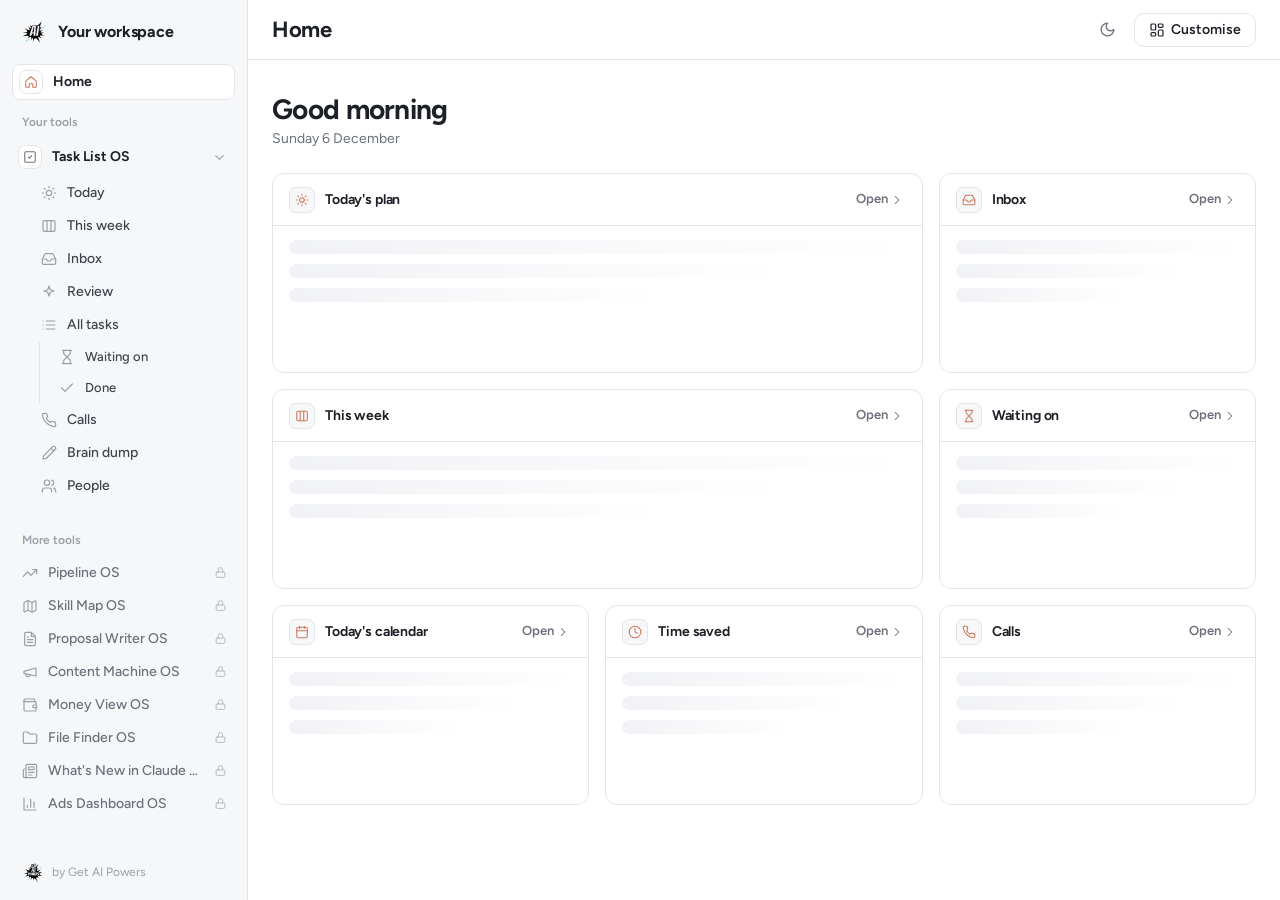
==== apps/home/index.html @ d2577197 "Home: a dashboard for the whole app that each person arranges themselves - localhost:4747 now opens " ====
<!doctype html>
<html lang="en-GB">
<head>
  <meta charset="utf-8">
  <meta name="viewport" content="width=device-width, initial-scale=1">
  <title>Home</title>
  <meta name="description" content="Your day at a glance, from every tool in this folder.">
  <link rel="icon" type="image/svg+xml" href="../shared/images/GAIP-emblem-black-teal-pop-RGB.svg">
  <!-- Shared look (theme.css holds every colour and font) -->
  <link rel="stylesheet" href="../shared/theme.css">
  <link rel="stylesheet" href="../shared/base.css">
  <link rel="stylesheet" href="../shared/sidebar.css">
  <script src="../shared/js/theme.js"></script>
  <link rel="stylesheet" href="home.css">
</head>
<body data-tool="home">
  <a class="skip-link" href="#home">Skip to main content</a>

  <div class="shell">
    <aside class="sidebar" id="sidebar" aria-label="Main">
      <div class="sidebar__brand">
        <img src="../shared/images/GAIP-emblem-black-teal-pop-RGB.svg" alt="" width="28" height="28">
        <div class="sidebar__brand-text">
          <div class="sidebar__product" id="businessName">Your workspace</div>
        </div>
      </div>

      <a class="side-home is-active" href="../home/" aria-current="page"><span data-icon="home"></span>Home</a>

      <!-- Every tool in this folder, each a dropdown of its pages (drawn by ../shared/js/sidebar.js) -->
      <div class="side-label">Your tools</div>
      <div data-toolkit-menu="others"></div>
      <div data-toolkit-menu="more" hidden></div>

      <div class="sidebar__foot">
        <div class="sidebar__by">
          <img src="../shared/images/GAIP-logo-black-teal-pop-RGB.svg" alt="Get AI Powers" width="22" height="22">
          <span>by Get AI Powers</span>
        </div>
      </div>
    </aside>
    <div class="sidebar-scrim" data-home-action="close-sidebar"></div>

    <div class="main">
      <header class="topbar">
        <button type="button" class="icon-btn topbar__menu" data-home-action="open-sidebar" aria-label="Open menu"><span data-icon="menu"></span></button>
        <div class="topbar__title"><h1>Home</h1></div>
        <button type="button" class="icon-btn" data-theme-toggle aria-label="Switch to dark mode" title="Light or dark"><span data-icon="moon"></span></button>
        <button type="button" class="btn" data-home-action="customise" id="customiseBtn"><span data-icon="layout"></span>Customise</button>
      </header>
      <div id="banner"></div>
      <main id="home" class="view" tabindex="-1">
        <div class="home">
          <div class="home__hello">
            <h2 class="home__greeting" id="greeting">Hello</h2>
            <p class="home__date" id="today"></p>
          </div>
          <div class="home__editbar" id="editBar" hidden>
            <p>Switch boxes on or off, drag them into the order you like, and pick a size for each.</p>
            <span class="spacer"></span>
            <button type="button" class="btn btn--ghost" data-home-action="reset">Reset</button>
            <button type="button" class="btn btn--primary" data-home-action="done">Done</button>
          </div>
          <div class="home__grid" id="grid" aria-live="polite"></div>
          <section class="home__hidden" id="hiddenBoxes" hidden>
            <h3>Hidden boxes</h3>
            <div class="home__hidden-list" id="hiddenList"></div>
          </section>
        </div>
      </main>
    </div>
  </div>

  <script src="../shared/js/ui.js"></script>
  <script src="../shared/js/store.js"></script>
  <script src="../shared/js/sidebar.js"></script>
  <script src="home.js"></script>
</body>
</html>
---- apps/shared/theme.css ----
/*
  THEME
  -----
  Every colour, font, size, space, corner and shadow in the app comes from this file.
  To re-brand the whole app (for a client, or to your own colours), change the values below
  and nothing else. There are 2 sets of colours: light (first) and dark (further down).
  The switch in the top bar flips between them; with no choice made, the app follows the computer.

  Current look: calm, clean software (white, soft grey, near-black text) with small touches of
  Claude terracotta for Get AI Powers. Font: Figtree, bundled in shared/fonts so it works offline.

  Want the Get AI Powers slab-serif headings instead? The brand fonts are bundled in shared/fonts.
  Uncomment the @font-face block at the bottom and set --font-display.
*/

@font-face { font-family: "Figtree"; src: url("fonts/Figtree-Variable.woff2") format("woff2"); font-weight: 300 900; font-style: normal; font-display: swap; }
@font-face { font-family: "Figtree"; src: url("fonts/Figtree-Italic-Variable.woff2") format("woff2"); font-weight: 300 900; font-style: italic; font-display: swap; }

:root {
  color-scheme: light;

  /* ---------- Colours: surfaces ---------- */
  --color-bg:           #FFFFFF;  /* main working area */
  --color-sidebar:      #F6F7F9;  /* sidebar and quiet panels */
  --color-surface:      #FFFFFF;  /* cards, drawers, pop-ups */
  --color-sunk:         #F1F2F5;  /* hover, inset areas, skeletons */
  --color-sunk-strong:  #E8EAEE;  /* selected rows, pressed states */
  --color-line:         #E3E5EA;  /* hairline borders and dividers */
  --color-line-strong:  #C9CDD5;  /* input borders, borders on hover */

  /* ---------- Colours: text ---------- */
  --color-ink:          #1D2026;  /* main text (never pure black) */
  --color-ink-soft:     #3E434C;  /* secondary text */
  --color-muted:        #6B707A;  /* helper text, labels, timestamps */
  --color-faint:        #9A9FA8;  /* placeholders, disabled */

  /* ---------- Colours: main buttons (near-black in light, near-white in dark) ---------- */
  --color-primary:       #1D2026;
  --color-primary-hover: #343842;
  --color-on-primary:    #FFFFFF;

  /* ---------- Colours: accent (Claude terracotta, used sparingly) ---------- */
  --color-accent:       #CC785C;  /* icons, the selected page, the logo, small highlights */
  --color-accent-hover: #B8643F;
  --color-accent-text:  #A4532F;  /* accent used for small text (passes contrast on white) */
  --color-accent-soft:  #FBEEE8;  /* count badges, "New" tags, highlights */
  --color-accent-line:  #F0CFC1;
  --color-on-accent:    #FFFFFF;

  /* ---------- Colours: meaning ---------- */
  --color-success:      #1F7A45;
  --color-success-soft: #DCF3E3;
  --color-warning:      #8A5200;
  --color-warning-soft: #FFF0D2;
  --color-danger:       #B2261D;
  --color-danger-soft:  #FFE6E2;
  --color-info:         #1E5A9F;
  --color-info-soft:    #E1EEFC;
  --color-dark:         #1D2026;  /* toasts and tooltips */
  --color-on-dark:      #F6F7F9;
  --color-scrim:        rgba(20, 24, 33, 0.32);  /* the dim layer behind pop-ups */

  /* Category colours (Do today, Quick wins, Delegate, Waiting on, Can wait) */
  --cat-today:    #CC785C;
  --cat-quick:    #C08A1E;
  --cat-delegate: #3F8A55;
  --cat-waiting:  #4A73B5;
  --cat-later:    #8C9099;

  /* Calendar event colours */
  --event-bg:     #E9F0FB;
  --event-line:   #4A73B5;
  --event-text:   #1F3F6E;
  --block-bg:     #FBEEE8;   /* a task dragged into the calendar */
  --block-line:   #CC785C;

  /* ---------- Type ---------- */
  --font-ui: "Figtree", -apple-system, BlinkMacSystemFont, "Segoe UI", "Helvetica Neue", Helvetica, Arial, sans-serif;
  --font-display: var(--font-ui);
  --font-mono: ui-monospace, "SF Mono", Menlo, Consolas, "Liberation Mono", monospace;

  --text-2xs: 0.6875rem; /* 11px */
  --text-xs:  0.75rem;   /* 12px */
  --text-sm:  0.8125rem; /* 13px */
  --text-base: 0.875rem; /* 14px, the main UI size */
  --text-md:  1rem;      /* 16px */
  --text-lg:  1.125rem;
  --text-xl:  1.375rem;
  --text-2xl: 1.75rem;
  --leading: 1.45;

  /* ---------- Space ---------- */
  --space-1: 4px;
  --space-2: 8px;
  --space-3: 12px;
  --space-4: 16px;
  --space-5: 20px;
  --space-6: 24px;
  --space-7: 32px;
  --space-8: 48px;

  /* ---------- Layout ---------- */
  --sidebar-width: 248px;
  --topbar-height: 60px;
  --drawer-width: 420px;
  --content-max: 1120px;

  /* ---------- Corners and shadows ---------- */
  --radius-xs: 6px;
  --radius-sm: 8px;
  --radius-md: 10px;   /* cards */
  --radius-lg: 12px;   /* columns, sections */
  --radius-xl: 14px;   /* pop-ups */
  --radius-pill: 999px;
  --shadow-sm: 0 1px 2px rgba(20, 24, 33, 0.05);
  --shadow-md: 0 2px 6px rgba(20, 24, 33, 0.05), 0 8px 24px rgba(20, 24, 33, 0.08);
  --shadow-lg: 0 12px 40px rgba(20, 24, 33, 0.14);
  --focus-ring: 0 0 0 3px rgba(204, 120, 92, 0.32);

  /* ---------- Motion ---------- */
  --ease-out: cubic-bezier(0.22, 1, 0.36, 1);
  --ease-in-out: cubic-bezier(0.65, 0, 0.35, 1);
  --dur-fast: 120ms;
  --dur-base: 200ms;
  --dur-slow: 340ms;
}

/* ---------- Dark colours: used when the switch says dark, or the computer prefers dark ---------- */
:root[data-theme="dark"] {
  color-scheme: dark;
  --color-bg: #14161A; --color-sidebar: #17191D; --color-surface: #1B1D22; --color-sunk: #202328; --color-sunk-strong: #262930;
  --color-line: #2D3138; --color-line-strong: #3E434C;
  --color-ink: #ECEDF0; --color-ink-soft: #C9CCD3; --color-muted: #A0A5AE; --color-faint: #737983;
  --color-primary: #ECEDF0; --color-primary-hover: #FFFFFF; --color-on-primary: #14161A;
  --color-accent: #DE8E72; --color-accent-hover: #E9A287; --color-accent-text: #EBA48A; --color-accent-soft: #3A241B; --color-accent-line: #5C3626; --color-on-accent: #14161A;
  --color-success: #6FD39A; --color-success-soft: #173A26; --color-warning: #F4C872; --color-warning-soft: #3C2E12;
  --color-danger: #FFB3A8; --color-danger-soft: #46201C; --color-info: #9FC7F3; --color-info-soft: #19304A;
  --color-dark: #2C3038; --color-on-dark: #ECEDF0; --color-scrim: rgba(0, 0, 0, 0.55);
  --cat-today: #DE8E72; --cat-quick: #F4C872; --cat-delegate: #6FD39A; --cat-waiting: #9FC7F3; --cat-later: #A0A5AE;
  --event-bg: #19304A; --event-line: #6F9BD9; --event-text: #CFE2FA; --block-bg: #3A241B; --block-line: #DE8E72;
  --shadow-sm: 0 1px 2px rgba(0, 0, 0, 0.4); --shadow-md: 0 2px 6px rgba(0, 0, 0, 0.3), 0 8px 24px rgba(0, 0, 0, 0.35); --shadow-lg: 0 12px 40px rgba(0, 0, 0, 0.5);
  --focus-ring: 0 0 0 3px rgba(222, 142, 114, 0.4);
}
@media (prefers-color-scheme: dark) {
  :root:not([data-theme="light"]) {
    color-scheme: dark;
    --color-bg: #14161A; --color-sidebar: #17191D; --color-surface: #1B1D22; --color-sunk: #202328; --color-sunk-strong: #262930;
    --color-line: #2D3138; --color-line-strong: #3E434C;
    --color-ink: #ECEDF0; --color-ink-soft: #C9CCD3; --color-muted: #A0A5AE; --color-faint: #737983;
    --color-primary: #ECEDF0; --color-primary-hover: #FFFFFF; --color-on-primary: #14161A;
    --color-accent: #DE8E72; --color-accent-hover: #E9A287; --color-accent-text: #EBA48A; --color-accent-soft: #3A241B; --color-accent-line: #5C3626; --color-on-accent: #14161A;
    --color-success: #6FD39A; --color-success-soft: #173A26; --color-warning: #F4C872; --color-warning-soft: #3C2E12;
    --color-danger: #FFB3A8; --color-danger-soft: #46201C; --color-info: #9FC7F3; --color-info-soft: #19304A;
    --color-dark: #2C3038; --color-on-dark: #ECEDF0; --color-scrim: rgba(0, 0, 0, 0.55);
    --cat-today: #DE8E72; --cat-quick: #F4C872; --cat-delegate: #6FD39A; --cat-waiting: #9FC7F3; --cat-later: #A0A5AE;
    --event-bg: #19304A; --event-line: #6F9BD9; --event-text: #CFE2FA; --block-bg: #3A241B; --block-line: #DE8E72;
    --shadow-sm: 0 1px 2px rgba(0, 0, 0, 0.4); --shadow-md: 0 2px 6px rgba(0, 0, 0, 0.3), 0 8px 24px rgba(0, 0, 0, 0.35); --shadow-lg: 0 12px 40px rgba(0, 0, 0, 0.5);
    --focus-ring: 0 0 0 3px rgba(222, 142, 114, 0.4);
  }
}

/*
  Optional: the Get AI Powers brand look (slab serif headings).
  Remove the comment markers around this block, then set:
    --font-display: "Zilla Slab", Georgia, serif;

@font-face { font-family: "Zilla Slab"; src: url("fonts/ZillaSlab-SemiBold.woff2") format("woff2"); font-weight: 600; font-display: swap; }
@font-face { font-family: "Zilla Slab"; src: url("fonts/ZillaSlab-Bold.woff2") format("woff2"); font-weight: 700; font-display: swap; }
*/
---- apps/shared/base.css ----
/*
  BASE
  ----
  Shared building blocks for every tool: buttons, inputs, tick boxes, chips,
  avatars, segmented switches, pop-ups, side panels, notifications, menus, empty states and
  the gentle animations. Every value comes from theme.css, so re-branding happens there.
*/

/* ---------- Reset ---------- */
*, *::before, *::after { box-sizing: border-box; }
html { -webkit-text-size-adjust: 100%; }
body {
  margin: 0;
  background: var(--color-bg);
  color: var(--color-ink);
  font-family: var(--font-ui);
  font-size: var(--text-base);
  line-height: var(--leading);
  -webkit-font-smoothing: antialiased;
  -moz-osx-font-smoothing: grayscale;
}
img, svg { display: block; max-width: 100%; }
button, input, select, textarea { font: inherit; color: inherit; letter-spacing: inherit; }
h1, h2, h3, h4 { font-family: var(--font-display); margin: 0; line-height: 1.25; letter-spacing: -0.01em; }
h1 { font-size: var(--text-xl); font-weight: 650; }
h2 { font-size: var(--text-md); font-weight: 650; }
h3 { font-size: var(--text-base); font-weight: 600; }
p { margin: 0; }
a { color: var(--color-accent-text); text-underline-offset: 2px; }
::selection { background: var(--color-accent-soft); }
:focus-visible { outline: none; box-shadow: var(--focus-ring); border-radius: var(--radius-sm); }
[hidden] { display: none !important; }

.sr-only {
  position: absolute; width: 1px; height: 1px; padding: 0; margin: -1px;
  overflow: hidden; clip: rect(0 0 0 0); white-space: nowrap; border: 0;
}
.skip-link { position: absolute; left: 8px; top: -40px; z-index: 100; background: var(--color-dark); color: var(--color-on-dark); padding: 8px 12px; border-radius: var(--radius-sm); }
.skip-link:focus { top: 8px; }

/* Small uppercase section label */
.label {
  font-size: var(--text-2xs); font-weight: 650; letter-spacing: 0.06em; text-transform: uppercase;
  color: var(--color-muted);
}
.muted { color: var(--color-muted); }
.faint { color: var(--color-faint); }
.num { font-variant-numeric: tabular-nums; }

/* ---------- Buttons ---------- */
.btn {
  display: inline-flex; align-items: center; justify-content: center; gap: 6px;
  height: 34px; padding: 0 14px;
  font-size: var(--text-base); font-weight: 600; line-height: 1; white-space: nowrap;
  color: var(--color-ink); background: var(--color-surface);
  border: 1px solid var(--color-line); border-radius: var(--radius-md);
  cursor: pointer; text-decoration: none; -webkit-tap-highlight-color: transparent;
  transition: background-color var(--dur-fast) var(--ease-out), border-color var(--dur-fast) var(--ease-out),
              color var(--dur-fast) var(--ease-out), transform var(--dur-fast) var(--ease-out);
}
.btn:hover { background: var(--color-sunk); border-color: var(--color-line-strong); }
.btn:active { transform: scale(0.98); }
.btn[disabled] { opacity: 0.5; cursor: not-allowed; transform: none; }
.btn svg { width: 16px; height: 16px; flex: none; }
.btn--primary { background: var(--color-primary); border-color: var(--color-primary); color: var(--color-on-primary); }
.btn--primary:hover { background: var(--color-primary-hover); border-color: var(--color-primary-hover); }
.btn--accent { background: var(--color-accent); border-color: var(--color-accent); color: var(--color-on-accent); }
.btn--accent:hover { background: var(--color-accent-hover); border-color: var(--color-accent-hover); }
.btn--approve { background: var(--color-success); border-color: var(--color-success); color: var(--color-surface); }
.btn--approve:hover { background: color-mix(in srgb, var(--color-success) 85%, var(--color-ink)); border-color: color-mix(in srgb, var(--color-success) 85%, var(--color-ink)); }
.btn--ghost { background: transparent; border-color: transparent; box-shadow: none; color: var(--color-ink-soft); }
.btn--ghost:hover { background: var(--color-sunk); color: var(--color-ink); }
.btn--danger { color: var(--color-danger); }
.btn--danger:hover { background: var(--color-danger-soft); }
.btn--sm { height: 28px; padding: 0 10px; font-size: var(--text-sm); border-radius: var(--radius-sm); }
.btn--lg { height: 40px; padding: 0 18px; font-size: var(--text-md); }

.icon-btn {
  display: inline-grid; place-items: center; width: 30px; height: 30px; flex: none;
  border: 0; border-radius: var(--radius-sm); background: transparent; color: var(--color-muted);
  cursor: pointer; transition: background-color var(--dur-fast) var(--ease-out), color var(--dur-fast) var(--ease-out);
}
.icon-btn:hover { background: var(--color-sunk); color: var(--color-ink); }
.icon-btn svg { width: 17px; height: 17px; }
.icon-btn--sm { width: 26px; height: 26px; }
.icon-btn--sm svg { width: 15px; height: 15px; }
.icon-btn.is-approve:hover { background: var(--color-success-soft); color: var(--color-success); }
.icon-btn.is-skip:hover { background: var(--color-danger-soft); color: var(--color-danger); }

.kbd {
  display: inline-grid; place-items: center; min-width: 18px; height: 18px; padding: 0 4px;
  font-family: var(--font-ui); font-size: 10.5px; font-weight: 600; color: var(--color-muted);
  background: var(--color-surface); border: 1px solid var(--color-line-strong); border-bottom-width: 2px; border-radius: 4px;
}

/* ---------- Inputs ---------- */
.input, .select, .textarea {
  width: 100%; height: 34px; padding: 0 10px;
  background: var(--color-surface); color: var(--color-ink);
  border: 1px solid var(--color-line-strong); border-radius: var(--radius-sm);
  font-size: var(--text-base);
  transition: border-color var(--dur-fast) var(--ease-out), box-shadow var(--dur-fast) var(--ease-out);
}
.input::placeholder, .textarea::placeholder { color: var(--color-faint); }
.input:focus, .select:focus, .textarea:focus { outline: none; border-color: var(--color-accent); box-shadow: var(--focus-ring); }
.textarea { height: auto; min-height: 80px; padding: 8px 10px; resize: vertical; line-height: 1.5; }
.select {
  appearance: none; -webkit-appearance: none; padding-right: 30px; cursor: pointer;
  background-image: url("data:image/svg+xml,%3Csvg xmlns='http://www.w3.org/2000/svg' width='10' height='6' viewBox='0 0 10 6'%3E%3Cpath d='M1 1l4 4 4-4' fill='none' stroke='%2375756E' stroke-width='1.5' stroke-linecap='round' stroke-linejoin='round'/%3E%3C/svg%3E");
  background-repeat: no-repeat; background-position: right 10px center;
}
.field { display: grid; gap: 5px; }
.field__label { font-size: var(--text-sm); font-weight: 550; color: var(--color-ink-soft); }
.field__hint { font-size: var(--text-xs); color: var(--color-muted); }
.field-row { display: grid; grid-template-columns: 1fr 1fr; gap: var(--space-3); }
@media (max-width: 520px) { .field-row { grid-template-columns: 1fr; } }

/* A borderless input that looks like text until you click it (task titles in the side panel) */
.input-bare {
  width: 100%; border: 1px solid transparent; background: transparent; border-radius: var(--radius-sm);
  padding: 4px 6px; margin: -4px -6px;
  transition: border-color var(--dur-fast) var(--ease-out), background-color var(--dur-fast) var(--ease-out);
}
.input-bare:hover { background: var(--color-sunk); }
.input-bare:focus { outline: none; border-color: var(--color-accent); background: var(--color-surface); box-shadow: var(--focus-ring); }

/* ---------- Round tick box ---------- */
.check {
  width: 18px; height: 18px; border-radius: 50%; flex: none; padding: 0; cursor: pointer;
  display: grid; place-items: center;
  border: 1.5px solid var(--color-line-strong); background: var(--color-surface);
  transition: background-color var(--dur-base) var(--ease-out), border-color var(--dur-base) var(--ease-out), transform var(--dur-fast) var(--ease-out);
}
.check:hover { border-color: var(--color-success); background: var(--color-success-soft); }
.check:active { transform: scale(0.88); }
.check svg { width: 11px; height: 11px; fill: none; stroke: var(--color-surface); stroke-width: 3; stroke-linecap: round; stroke-linejoin: round; stroke-dasharray: 24; stroke-dashoffset: 24; transition: stroke-dashoffset var(--dur-slow) var(--ease-out) 40ms; }
.check[aria-checked="true"] { background: var(--color-success); border-color: var(--color-success); }
.check[aria-checked="true"] svg { stroke-dashoffset: 0; }
.check.is-popping { animation: pop 340ms var(--ease-out); }

/* ---------- Chips, badges, dots ---------- */
.chip {
  display: inline-flex; align-items: center; gap: 4px; height: 20px; padding: 0 7px;
  border-radius: var(--radius-xs); background: var(--color-sunk); color: var(--color-ink-soft);
  font-size: var(--text-xs); font-weight: 500; white-space: nowrap; max-width: 100%; overflow: hidden; text-overflow: ellipsis;
}
.chip svg { width: 12px; height: 12px; flex: none; }
.chip--danger { background: var(--color-danger-soft); color: var(--color-danger); }
.chip--warning { background: var(--color-warning-soft); color: var(--color-warning); }
.chip--success { background: var(--color-success-soft); color: var(--color-success); }
.chip--info { background: var(--color-info-soft); color: var(--color-info); }
.chip--accent { background: var(--color-accent-soft); color: var(--color-accent-text); }
.badge {
  display: inline-grid; place-items: center; min-width: 18px; height: 18px; padding: 0 5px;
  border-radius: var(--radius-pill); background: var(--color-sunk-strong); color: var(--color-ink-soft);
  font-size: var(--text-2xs); font-weight: 650; font-variant-numeric: tabular-nums;
}
.badge--accent { background: var(--color-accent-soft); color: var(--color-accent-text); }
.dot { width: 8px; height: 8px; border-radius: 50%; flex: none; background: var(--cat-later); }
.new-tag {
  display: inline-flex; align-items: center; height: 18px; padding: 0 6px; border-radius: var(--radius-xs);
  background: var(--color-accent-soft); color: var(--color-accent-text); font-size: 10px; font-weight: 700; letter-spacing: 0.04em; text-transform: uppercase;
}

/* Initials in a circle, for people */
.avatar {
  --av: #8C8C84;
  display: inline-grid; place-items: center; width: 22px; height: 22px; border-radius: 50%; flex: none;
  background: color-mix(in srgb, var(--av) 20%, var(--color-surface)); color: color-mix(in srgb, var(--av) 70%, var(--color-ink));
  font-size: 10px; font-weight: 700; letter-spacing: 0.02em;
}
.avatar--md { width: 30px; height: 30px; font-size: 12px; }
.avatar--lg { width: 44px; height: 44px; font-size: 16px; }

/* ---------- On/off switch ---------- */
.switch { display: inline-flex; align-items: center; gap: 8px; cursor: pointer; user-select: none; font-size: var(--text-sm); color: var(--color-ink-soft); }
.switch input { position: absolute; opacity: 0; width: 1px; height: 1px; }
.switch__track { position: relative; width: 30px; height: 18px; border-radius: var(--radius-pill); background: var(--color-line-strong); transition: background-color var(--dur-base) var(--ease-out); flex: none; }
.switch__track::after { content: ""; position: absolute; top: 2px; left: 2px; width: 14px; height: 14px; border-radius: 50%; background: #FFFFFF; box-shadow: var(--shadow-sm); transition: transform var(--dur-base) var(--ease-out); }
.switch input:checked + .switch__track { background: var(--color-accent); }
.switch input:checked + .switch__track::after { transform: translateX(12px); }
.switch input:focus-visible + .switch__track { box-shadow: var(--focus-ring); }

/* ---------- Segmented switch (Day / Week / Month) ---------- */
.segmented { display: inline-flex; padding: 3px; gap: 2px; background: var(--color-sidebar); border: 1px solid var(--color-line); border-radius: var(--radius-lg); }
.segmented button {
  height: 28px; padding: 0 12px; border: 1px solid transparent; border-radius: var(--radius-sm); background: transparent; cursor: pointer;
  font-size: var(--text-sm); font-weight: 600; color: var(--color-muted);
  transition: background-color var(--dur-fast) var(--ease-out), color var(--dur-fast) var(--ease-out);
}
.segmented button:hover { color: var(--color-ink); }
.segmented button[aria-pressed="true"] { background: var(--color-surface); border-color: var(--color-line); color: var(--color-ink); }

/* ---------- Cards ---------- */
.card { background: var(--color-surface); border: 1px solid var(--color-line); border-radius: var(--radius-lg); transition: border-color var(--dur-fast) var(--ease-out); }
.card__head { display: flex; align-items: center; justify-content: space-between; gap: var(--space-3); padding: var(--space-3) var(--space-4); border-bottom: 1px solid var(--color-line); }
.card__body { padding: var(--space-4); }

/* ---------- Pop-up dialogs ---------- */
dialog.modal {
  width: min(520px, calc(100vw - 24px)); max-height: calc(100vh - 48px); padding: 0;
  border: 1px solid var(--color-line); border-radius: var(--radius-xl);
  background: var(--color-surface); color: var(--color-ink); box-shadow: var(--shadow-lg); overflow: auto;
}
dialog.modal::backdrop { background: var(--color-scrim); }
dialog.modal[open] { animation: dialog-in var(--dur-slow) var(--ease-out); }
dialog.modal[open]::backdrop { animation: fade-in var(--dur-base) var(--ease-out); }
.modal__head { display: flex; align-items: center; gap: var(--space-3); padding: var(--space-4) var(--space-5); border-bottom: 1px solid var(--color-line); }
.modal__head h2 { flex: 1; }
.modal__body { padding: var(--space-5); display: grid; gap: var(--space-4); }
.modal__foot { display: flex; justify-content: flex-end; align-items: center; gap: var(--space-2); padding: var(--space-3) var(--space-5); border-top: 1px solid var(--color-line); background: var(--color-sidebar); }
.modal__foot .spacer { flex: 1; }

/* ---------- Notifications (toasts) ---------- */
.toasts { position: fixed; z-index: 90; right: var(--space-5); bottom: var(--space-5); display: grid; gap: var(--space-2); justify-items: end; pointer-events: none; width: min(380px, calc(100vw - 32px)); }
.toast {
  display: flex; align-items: center; gap: var(--space-3); padding: 9px 10px 9px 14px; border-radius: var(--radius-md);
  background: var(--color-dark); color: var(--color-on-dark); font-size: var(--text-base); box-shadow: var(--shadow-lg);
  pointer-events: auto; animation: toast-in var(--dur-slow) var(--ease-out) both;
}
.toast.is-leaving { animation: toast-out var(--dur-base) var(--ease-in-out) both; }
.toast__icon { width: 16px; height: 16px; flex: none; color: #9FD3AE; }
.toast__text { flex: 1; }
.toast__action { border: 0; background: rgba(255, 255, 255, 0.12); color: var(--color-on-dark); padding: 5px 10px; border-radius: var(--radius-sm); cursor: pointer; font-weight: 600; font-size: var(--text-sm); }
.toast__action:hover { background: rgba(255, 255, 255, 0.22); }
@media (max-width: 640px) { .toasts { right: 50%; transform: translateX(50%); bottom: 72px; justify-items: center; } }

/* ---------- Menus and pop-overs ---------- */
.popover {
  position: fixed; z-index: 80; min-width: 200px; max-width: 320px; padding: 4px;
  background: var(--color-surface); border: 1px solid var(--color-line); border-radius: var(--radius-md); box-shadow: var(--shadow-lg);
  animation: pop-in var(--dur-base) var(--ease-out);
}
.menu-item {
  display: flex; align-items: center; gap: 8px; width: 100%; height: 30px; padding: 0 8px; border: 0; border-radius: 5px;
  background: transparent; text-align: left; cursor: pointer; font-size: var(--text-base); color: var(--color-ink);
}
.menu-item:hover, .menu-item[aria-selected="true"] { background: var(--color-sunk); }
.menu-item svg { width: 15px; height: 15px; color: var(--color-muted); flex: none; }

/* ---------- Loading shimmer ---------- */
.skeleton { border-radius: var(--radius-sm); background: linear-gradient(90deg, var(--color-sunk) 0%, var(--color-surface) 50%, var(--color-sunk) 100%); background-size: 200% 100%; animation: shimmer 1.4s ease-in-out infinite; }

/* ---------- Empty states (with the Claude character) ---------- */
.empty { display: grid; justify-items: center; text-align: center; gap: var(--space-3); padding: var(--space-8) var(--space-5); animation: enter var(--dur-slow) var(--ease-out) both; }
.empty__art { width: 96px; height: 96px; border-radius: var(--radius-lg); overflow: hidden; background: var(--color-sunk); }
.empty__art img { width: 100%; height: 100%; object-fit: cover; }
.empty h3 { font-size: var(--text-md); }
.empty p { color: var(--color-muted); max-width: 42ch; }
.empty--compact { padding: var(--space-6) var(--space-4); }
.empty--compact .empty__art { width: 64px; height: 64px; }

/* A copyable "say this to Claude" phrase */
.say { display: inline-flex; align-items: center; gap: 8px; padding: 4px 4px 4px 10px; border-radius: var(--radius-sm); background: var(--color-accent-soft); border: 1px solid var(--color-accent-line); font-size: var(--text-base); font-weight: 550; color: var(--color-ink); }
.say__copy { border: 0; border-radius: 4px; padding: 3px 8px; cursor: pointer; background: var(--color-surface); color: var(--color-accent-text); font-size: var(--text-xs); font-weight: 650; box-shadow: var(--shadow-sm); }
.say__copy:hover { background: var(--color-sunk); color: var(--color-accent-hover); }

/* ---------- Animations ---------- */
.enter { animation: enter var(--dur-slow) var(--ease-out) both; animation-delay: calc(var(--i, 0) * 30ms); }
@keyframes enter     { from { opacity: 0; transform: translateY(4px); } to { opacity: 1; transform: none; } }
@keyframes fade-in   { from { opacity: 0; } to { opacity: 1; } }
@keyframes dialog-in { from { opacity: 0; transform: translateY(8px) scale(0.985); } to { opacity: 1; transform: none; } }
@keyframes pop-in    { from { opacity: 0; transform: translateY(-4px) scale(0.98); } to { opacity: 1; transform: none; } }
@keyframes toast-in  { from { opacity: 0; transform: translateY(10px); } to { opacity: 1; transform: none; } }
@keyframes toast-out { to { opacity: 0; transform: translateY(6px); } }
@keyframes shimmer   { from { background-position: 100% 0; } to { background-position: -100% 0; } }
@keyframes pop       { 0% { transform: scale(1); } 45% { transform: scale(1.22); } 100% { transform: scale(1); } }
@keyframes flash-ok  { 0% { background: var(--color-success-soft); } 100% { background: transparent; } }

/* People who ask their computer for less motion get none of it */
@media (prefers-reduced-motion: reduce) {
  *, *::before, *::after { animation-duration: 1ms !important; animation-iteration-count: 1 !important; animation-delay: 0ms !important; transition-duration: 1ms !important; scroll-behavior: auto !important; }
}
---- apps/shared/sidebar.css ----
/*
  SIDEBAR: shared by every tool in the toolkit
  ---------------------------------------------
  The left-hand menu: the brand at the top, "Your tools" (each tool a dropdown of its pages),
  "More tools" (locked) and the footer. Drawn by js/sidebar.js. Every tool links this file, so
  moving between tools feels like one app. Colours and sizes come from theme.css.
*/

.sidebar {
  display: flex; flex-direction: column; gap: 2px; min-height: 0;
  padding: var(--space-4) var(--space-3);
  background: var(--color-sidebar); border-right: 1px solid var(--color-line); overflow-y: auto;
  scrollbar-width: thin;
}
.sidebar__brand { display: flex; align-items: center; gap: 10px; padding: 2px 8px var(--space-4); }
.sidebar__brand img { flex: none; border-radius: 7px; }
.sidebar__brand-text { min-width: 0; }
.sidebar__product { font-weight: 700; font-size: var(--text-md); letter-spacing: -0.01em; white-space: nowrap; overflow: hidden; text-overflow: ellipsis; }

/* The Home link at the top of every sidebar */
.side-home {
  display: flex; align-items: center; gap: 10px; height: 36px; padding: 0 8px 0 6px; border: 1px solid transparent; border-radius: var(--radius-sm);
  color: var(--color-ink); font-weight: 650; text-decoration: none;
  transition: background-color var(--dur-fast) var(--ease-out);
}
.side-home svg { width: 24px; height: 24px; padding: 4px; flex: none; border-radius: 7px; border: 1px solid var(--color-line); background: var(--color-surface); color: var(--color-muted); }
.side-home:hover { background: var(--color-sunk); }
.side-home.is-active { background: var(--color-surface); border-color: var(--color-line); }
.side-home.is-active svg { color: var(--color-accent); }

/* Small section headings: "Your tools", "More tools" */
.side-label { padding: var(--space-3) 10px 6px; font-size: var(--text-xs); font-weight: 600; color: var(--color-faint); }

/* ---------- A tool and its dropdown of pages ---------- */
.tool-group { display: grid; }
.tool-group__head {
  display: flex; align-items: center; gap: 10px; width: 100%; height: 36px; padding: 0 8px 0 6px;
  border: 0; border-radius: var(--radius-sm); background: none; cursor: pointer; text-align: left;
  font: inherit; font-weight: 650; color: var(--color-ink);
  transition: background-color var(--dur-fast) var(--ease-out);
}
.tool-group__head:hover { background: var(--color-sunk); }
.tool-group__icon {
  display: grid; place-items: center; width: 24px; height: 24px; flex: none; border-radius: 7px;
  background: var(--color-surface); border: 1px solid var(--color-line); color: var(--color-muted);
}
.tool-group__icon svg { width: 14px; height: 14px; }
.tool-group.is-current .tool-group__icon { color: var(--color-accent); }
.tool-group__name { flex: 1; min-width: 0; white-space: nowrap; overflow: hidden; text-overflow: ellipsis; }
.tool-group__count:not(:empty) { min-width: 20px; height: 20px; padding: 0 6px; border-radius: var(--radius-pill); display: grid; place-items: center; background: var(--color-accent-soft); color: var(--color-accent-text); font-size: var(--text-2xs); font-weight: 700; font-variant-numeric: tabular-nums; }
.tool-group__chevron { display: grid; place-items: center; color: var(--color-faint); transition: transform var(--dur-base) var(--ease-out); }
.tool-group__chevron svg { width: 15px; height: 15px; }
.tool-group:not(.is-open) .tool-group__chevron { transform: rotate(-90deg); }

/* The dropdown opens and closes smoothly by animating its row height */
.tool-group__body { display: grid; grid-template-rows: 0fr; transition: grid-template-rows var(--dur-slow) var(--ease-out); }
.tool-group.is-open .tool-group__body { grid-template-rows: 1fr; }
.tool-group__body > .nav { overflow: hidden; min-height: 0; }
.tool-group.is-open .tool-group__body > .nav { padding: 2px 0 var(--space-2); }

/* ---------- Pages ---------- */
.nav { display: grid; gap: 1px; }
.nav__item {
  display: flex; align-items: center; gap: 10px; height: 32px; padding: 0 8px 0 14px; margin-left: 14px;
  border: 1px solid transparent; border-radius: var(--radius-sm);
  color: var(--color-ink-soft); text-decoration: none; font-weight: 500;
  transition: background-color var(--dur-fast) var(--ease-out), color var(--dur-fast) var(--ease-out), border-color var(--dur-fast) var(--ease-out);
}
.nav__item svg { width: 16px; height: 16px; color: var(--color-faint); flex: none; transition: color var(--dur-fast) var(--ease-out); }
.nav__item:hover { background: var(--color-sunk); color: var(--color-ink); }
.nav__item:hover svg { color: var(--color-muted); }
.nav__item.is-active { background: var(--color-surface); border-color: var(--color-line); color: var(--color-ink); font-weight: 600; }
.nav__item.is-active svg { color: var(--color-accent); }
/* Pages that belong under another page (Waiting on and Done under All tasks) */
.nav__sub { display: grid; gap: 1px; margin-left: 27px; padding-left: 0; border-left: 1px solid var(--color-line); }
.nav__sub .nav__item { margin-left: 8px; height: 30px; padding-left: 10px; font-size: var(--text-sm); }
.nav__count { margin-left: auto; font-size: var(--text-xs); color: var(--color-faint); font-weight: 600; font-variant-numeric: tabular-nums; }
.nav__count--accent:not(:empty) { min-width: 20px; height: 20px; padding: 0 6px; border-radius: var(--radius-pill); display: grid; place-items: center; background: var(--color-accent-soft); color: var(--color-accent-text); font-size: var(--text-2xs); font-weight: 700; }

/* ---------- Footer ---------- */
.sidebar__foot { margin-top: auto; display: grid; gap: var(--space-3); padding: var(--space-4) 6px 0; }
.saved-mini { display: grid; gap: 1px; padding: 12px; border: 1px solid var(--color-line); border-radius: var(--radius-md); background: var(--color-surface); }
.saved-mini__value { font-size: var(--text-lg); font-weight: 700; letter-spacing: -0.01em; }
.saved-mini__label { font-size: var(--text-xs); color: var(--color-muted); }
.sidebar__row { display: flex; align-items: center; gap: 2px; }
.sidebar__spacer { flex: 1; }
.sidebar__by { display: flex; align-items: center; gap: 8px; padding: 0 4px; font-size: var(--text-xs); color: var(--color-faint); }
.sidebar__by img { border-radius: 5px; }
.sidebar-scrim { display: none; }

/* ---------- More tools (locked) ---------- */
.tools { display: grid; grid-template-columns: minmax(0, 1fr); gap: 1px; min-width: 0; }
.tools[hidden] { display: none; }
.tools--more { margin-top: var(--space-2); }
.tools__item {
  display: flex; align-items: center; gap: 10px; width: 100%; min-height: 32px; padding: 6px 8px 6px 10px; border: 0; border-radius: var(--radius-sm);
  background: none; color: var(--color-muted); font: inherit; font-weight: 500; text-align: left; text-decoration: none; cursor: pointer;
  transition: background-color var(--dur-fast) var(--ease-out), color var(--dur-fast) var(--ease-out);
}
.tools__item svg { width: 16px; height: 16px; color: var(--color-faint); flex: none; }
.tools__item:hover { background: var(--color-sunk); color: var(--color-ink); }
.tools__name { flex: 1; min-width: 0; line-height: 1.3; white-space: nowrap; overflow: hidden; text-overflow: ellipsis; }
.tools__item .tools__lock { width: 13px; height: 13px; margin-left: auto; opacity: 0.7; }

/* The calm panel a locked tool opens */
dialog.modal--tool { width: min(440px, calc(100vw - 24px)); }
.tool-panel { display: grid; gap: var(--space-4); padding: var(--space-6) var(--space-6) var(--space-5); }
.tool-panel__top { display: flex; align-items: center; gap: var(--space-3); }
.tool-panel__icon { display: grid; place-items: center; width: 44px; height: 44px; flex: none; border-radius: var(--radius-md); background: var(--color-accent-soft); border: 1px solid var(--color-accent-line); }
.tool-panel__icon svg { width: 22px; height: 22px; color: var(--color-accent-text); }
.tool-panel__name { font-size: var(--text-lg); font-weight: 700; letter-spacing: -0.01em; }
.tool-panel__tag { display: inline-flex; align-items: center; gap: 4px; font-size: var(--text-xs); color: var(--color-muted); }
.tool-panel__tag svg { width: 12px; height: 12px; }
.tool-panel__text { color: var(--color-ink-soft); line-height: 1.55; }
.tool-panel__line { padding: 10px 12px; border-radius: var(--radius-md); background: var(--color-sidebar); border: 1px solid var(--color-line); font-size: var(--text-sm); }
.tool-panel__actions { display: flex; justify-content: flex-end; gap: var(--space-2); flex-wrap: wrap; }
.tool-panel__close { position: absolute; top: 10px; right: 10px; }

@media (max-width: 860px) {
  .sidebar { position: fixed; z-index: 60; top: 0; bottom: 0; left: 0; width: 280px; transform: translateX(-100%); transition: transform var(--dur-slow) var(--ease-out); box-shadow: var(--shadow-lg); }
  body.sidebar-open .sidebar { transform: none; }
  body.sidebar-open .sidebar-scrim { display: block; position: fixed; inset: 0; z-index: 55; background: var(--color-scrim); animation: fade-in var(--dur-base) var(--ease-out); }
}
@media (max-width: 560px) {
  .tool-panel { padding: var(--space-5) var(--space-4) var(--space-4); }
  .tool-panel__actions .btn { flex: 1; justify-content: center; }
}
---- apps/home/home.css ----
/*
  HOME: the dashboard's layout. Colours, fonts and spacing come from shared/theme.css.
*/

/* ---------- The page frame (same as every tool's) ---------- */
.shell { display: grid; grid-template-columns: var(--sidebar-width) minmax(0, 1fr); height: 100vh; overflow: hidden; }
.main { display: flex; flex-direction: column; min-width: 0; height: 100vh; }
.view { flex: 1; overflow: auto; outline: none; background: var(--color-bg); }
.topbar { display: flex; align-items: center; gap: var(--space-3); height: var(--topbar-height); flex: none; padding: 0 var(--space-6); border-bottom: 1px solid var(--color-line); background: var(--color-bg); }
.topbar__menu { display: none; }
.topbar__title { flex: 1; min-width: 0; }
.topbar__title h1 { font-size: var(--text-xl); font-weight: 700; letter-spacing: -0.02em; }

/* ---------- Home ---------- */
.home { max-width: 1240px; margin: 0 auto; padding: var(--space-7) var(--space-6) var(--space-8); display: grid; gap: var(--space-6); }
.home__greeting { font-size: var(--text-2xl); font-weight: 700; letter-spacing: -0.025em; }
.home__date { margin-top: 2px; color: var(--color-muted); }

.home__editbar {
  display: flex; align-items: center; gap: var(--space-3); flex-wrap: wrap; padding: 12px 12px 12px 16px;
  border: 1px solid var(--color-accent-line); border-radius: var(--radius-lg); background: var(--color-accent-soft); color: var(--color-ink-soft);
  animation: enter var(--dur-slow) var(--ease-out) both;
}
.home__editbar .spacer { flex: 1; }

.home__grid { display: grid; grid-template-columns: repeat(3, minmax(0, 1fr)); grid-auto-flow: row dense; gap: var(--space-4); align-items: stretch; }
.home__grid > .empty { grid-column: 1 / -1; }

/* ---------- A box ---------- */
.hbox {
  display: grid; grid-template-rows: auto 1fr; min-width: 0; min-height: 200px;
  background: var(--color-surface); border: 1px solid var(--color-line); border-radius: var(--radius-lg);
  transition: border-color var(--dur-fast) var(--ease-out), transform var(--dur-base) var(--ease-out), opacity var(--dur-base) var(--ease-out);
}
.hbox:hover { border-color: var(--color-line-strong); }
.hbox--wide { grid-column: span 2; }
.hbox__head { display: flex; align-items: center; gap: 10px; min-height: 52px; padding: 10px 12px 10px 16px; border-bottom: 1px solid var(--color-line); }
.hbox__icon { display: grid; place-items: center; width: 26px; height: 26px; flex: none; border-radius: 7px; background: var(--color-sidebar); border: 1px solid var(--color-line); }
.hbox__icon svg { width: 14px; height: 14px; color: var(--color-accent); }
.hbox__title { flex: 1; min-width: 0; font-size: var(--text-base); font-weight: 650; white-space: nowrap; overflow: hidden; text-overflow: ellipsis; }
.hbox__open { display: inline-flex; align-items: center; gap: 2px; padding: 4px 6px 4px 8px; border-radius: var(--radius-sm); font-size: var(--text-sm); font-weight: 600; color: var(--color-muted); text-decoration: none; }
.hbox__open svg { width: 14px; height: 14px; }
.hbox__open:hover { background: var(--color-sunk); color: var(--color-ink); }
.hbox__body { padding: 14px 16px 16px; min-width: 0; display: grid; gap: 10px; align-content: start; }
.hbox__sub { font-size: var(--text-xs); font-weight: 600; color: var(--color-faint); margin-top: 2px; }
.hbox__empty { color: var(--color-muted); font-size: var(--text-sm); line-height: 1.55; max-width: 46ch; }
.hbox__more { color: var(--color-muted); font-size: var(--text-sm); }
.hbox__loading { display: grid; gap: 10px; }
.hbox__loading .skeleton { height: 14px; }
.hbox__loading .skeleton:nth-child(2) { width: 80%; }
.hbox__loading .skeleton:nth-child(3) { width: 60%; }

/* Rows inside boxes */
.hlist { list-style: none; margin: 0; padding: 0; display: grid; }
.hrow { display: flex; align-items: center; gap: 12px; min-height: 44px; padding: 6px 0; border-top: 1px solid var(--color-line); }
.hrow:first-child { border-top: 0; }
.hrow__main { flex: 1; min-width: 0; display: grid; gap: 1px; }
.hrow__title { font-weight: 600; white-space: nowrap; overflow: hidden; text-overflow: ellipsis; }
.hrow__sub { font-size: var(--text-sm); color: var(--color-muted); white-space: nowrap; overflow: hidden; text-overflow: ellipsis; }
.hrow__meta { font-size: var(--text-xs); color: var(--color-muted); white-space: nowrap; font-variant-numeric: tabular-nums; }
.hrow__actions { display: flex; gap: 4px; flex: none; }
.hrow--task .hrow__title { flex: 1; font-weight: 500; }
.hrow--task.is-done .hrow__title { color: var(--color-faint); text-decoration: line-through; }
.hrow--more a { font-size: var(--text-sm); font-weight: 600; color: var(--color-accent-text); text-decoration: none; }
.hplan__note { padding: 10px 12px; border-left: 3px solid var(--color-accent); background: var(--color-sidebar); border-radius: 0 var(--radius-sm) var(--radius-sm) 0; color: var(--color-ink-soft); font-size: var(--text-sm); }

/* A big number with a label */
.hstat { display: flex; align-items: baseline; gap: 8px; }
.hstat__num { font-size: 2rem; font-weight: 700; letter-spacing: -0.03em; line-height: 1; font-variant-numeric: tabular-nums; }
.hstat__label { color: var(--color-muted); }

/* Today's calendar */
.hcal { list-style: none; margin: 0; padding: 0; display: grid; gap: 6px; }
.hcal__item { display: grid; grid-template-columns: 64px minmax(0, 1fr); gap: 10px; align-items: start; padding: 8px 10px; border-radius: var(--radius-sm); background: var(--event-bg); border-left: 3px solid var(--event-line); }
.hcal__item--task { background: var(--block-bg); border-left-color: var(--block-line); }
.hcal__time { font-size: var(--text-sm); font-weight: 600; color: var(--color-ink-soft); font-variant-numeric: tabular-nums; }
.hcal__what { display: grid; min-width: 0; }

/* This week: one tile a day */
.hweek { list-style: none; margin: 0; padding: 0; display: grid; grid-template-columns: repeat(7, minmax(0, 1fr)); gap: 8px; }
.hweek__day {
  display: grid; gap: 2px; padding: 12px 10px; border: 1px solid var(--color-line); border-radius: var(--radius-md);
  color: var(--color-ink); text-decoration: none; background: var(--color-surface);
  transition: border-color var(--dur-fast) var(--ease-out), background-color var(--dur-fast) var(--ease-out);
}
.hweek__day:hover { border-color: var(--color-line-strong); background: var(--color-sidebar); }
.hweek__name { font-size: var(--text-xs); font-weight: 600; color: var(--color-muted); }
.hweek__date { font-size: var(--text-xl); font-weight: 700; letter-spacing: -0.02em; }
.hweek__count { font-size: var(--text-xs); color: var(--color-muted); white-space: nowrap; overflow: hidden; text-overflow: ellipsis; }
.hweek__day.is-today { border-color: var(--color-accent); background: var(--color-accent-soft); }
.hweek__day.is-today .hweek__name, .hweek__day.is-today .hweek__count { color: var(--color-accent-text); }
.hweek__day.is-past { opacity: 0.55; }

/* ---------- Customising ---------- */
.hbox.is-editing { cursor: grab; border-style: dashed; border-color: var(--color-line-strong); }
.hbox.is-editing .hbox__body { pointer-events: none; opacity: 0.6; }
.hbox.is-dragging { opacity: 0.4; transform: scale(0.98); }
.hbox__edit { display: flex; align-items: center; gap: 4px; flex-wrap: wrap; justify-content: flex-end; }
.hbox__grip { display: grid; place-items: center; color: var(--color-faint); }
.hbox__grip svg { width: 16px; height: 16px; }
.hbox__size button { height: 24px; padding: 0 8px; font-size: var(--text-xs); }
.home__hidden { display: grid; gap: var(--space-3); }
.home__hidden h3 { font-size: var(--text-sm); color: var(--color-muted); }
.home__hidden-list { display: flex; flex-wrap: wrap; gap: var(--space-2); }
.hidden-box {
  display: inline-flex; align-items: center; gap: 8px; height: 40px; padding: 0 6px 0 12px; border: 1px dashed var(--color-line-strong); border-radius: var(--radius-md);
  background: var(--color-surface); color: var(--color-ink-soft); font: inherit; font-weight: 600; cursor: pointer;
}
.hidden-box svg { width: 15px; height: 15px; color: var(--color-muted); }
.hidden-box:hover { border-color: var(--color-accent); color: var(--color-ink); }
.hidden-box__add { display: inline-flex; align-items: center; gap: 4px; height: 28px; padding: 0 8px; border-radius: var(--radius-sm); background: var(--color-sidebar); font-size: var(--text-xs); }
.hidden-box__add svg { width: 12px; height: 12px; }

/* ---------- Smaller screens ---------- */
@media (max-width: 1100px) { .home__grid { grid-template-columns: repeat(2, minmax(0, 1fr)); } }
@media (max-width: 860px) {
  .shell { grid-template-columns: 1fr; }
  .topbar { padding: 0 var(--space-3); gap: var(--space-2); }
  .topbar__menu { display: inline-grid; }
}
@media (max-width: 700px) {
  .home { padding: var(--space-5) var(--space-3) var(--space-8); gap: var(--space-4); }
  .home__grid { grid-template-columns: 1fr; }
  .hbox--wide { grid-column: auto; }
  .hweek { grid-template-columns: repeat(7, 64px); overflow-x: auto; padding-bottom: 4px; }
  .hrow { flex-wrap: wrap; }
}
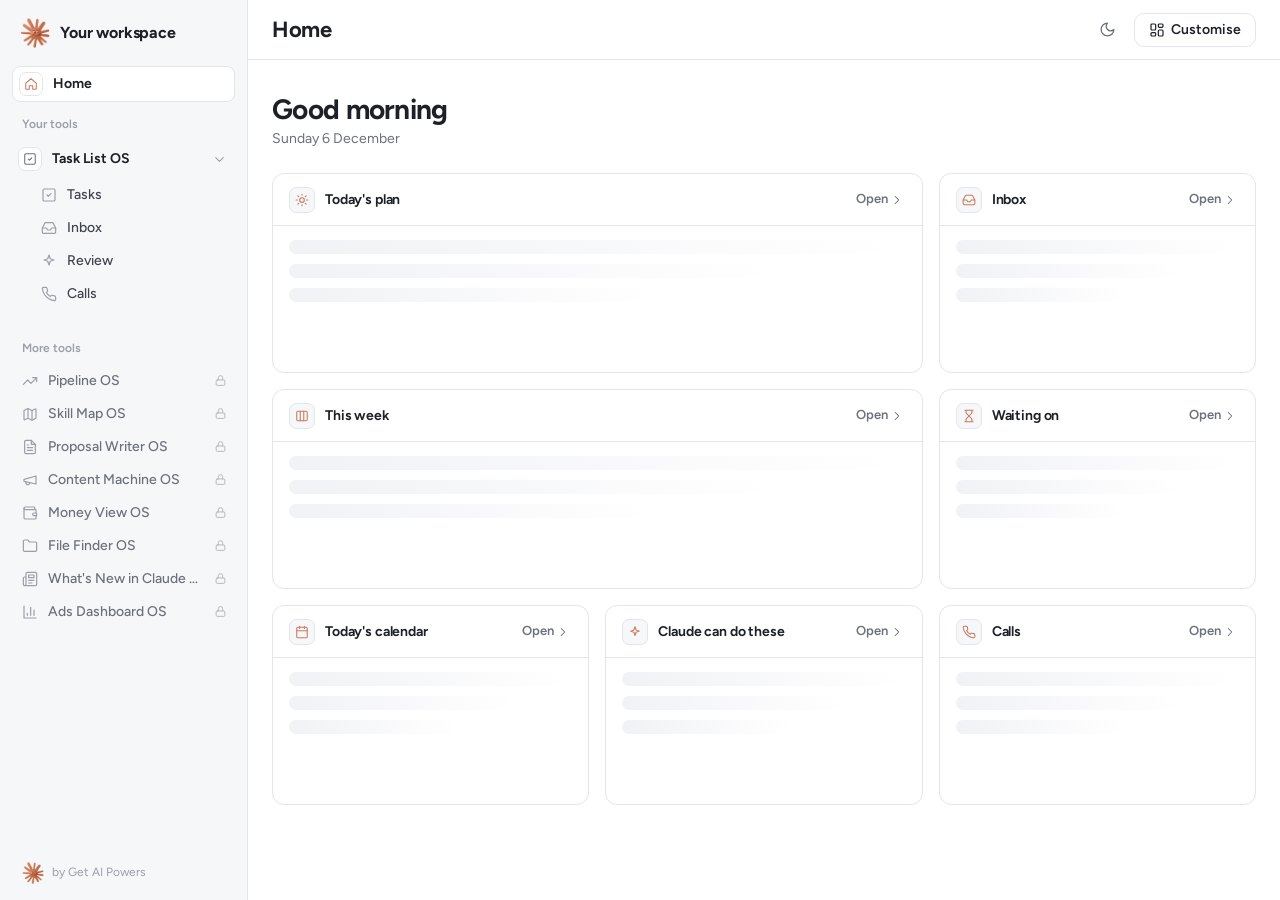
==== commit 8cd2cfe5: "Sidebar: the clay Claude icon in place of the Get AI Powers logos Co-Authored-By: Claude Opus 5.5 <n" ====
--- a/apps/home/index.html
+++ b/apps/home/index.html
@@ -19,7 +19,7 @@
   <div class="shell">
     <aside class="sidebar" id="sidebar" aria-label="Main">
       <div class="sidebar__brand">
-        <img src="../shared/images/GAIP-emblem-black-teal-pop-RGB.svg" alt="" width="28" height="28">
+        <img src="../shared/images/claude-icon.png" alt="" width="30" height="30">
         <div class="sidebar__brand-text">
           <div class="sidebar__product" id="businessName">Your workspace</div>
         </div>
@@ -34,7 +34,7 @@
 
       <div class="sidebar__foot">
         <div class="sidebar__by">
-          <img src="../shared/images/GAIP-logo-black-teal-pop-RGB.svg" alt="Get AI Powers" width="22" height="22">
+          <img src="../shared/images/claude-icon.png" alt="" width="22" height="22">
           <span>by Get AI Powers</span>
         </div>
       </div>
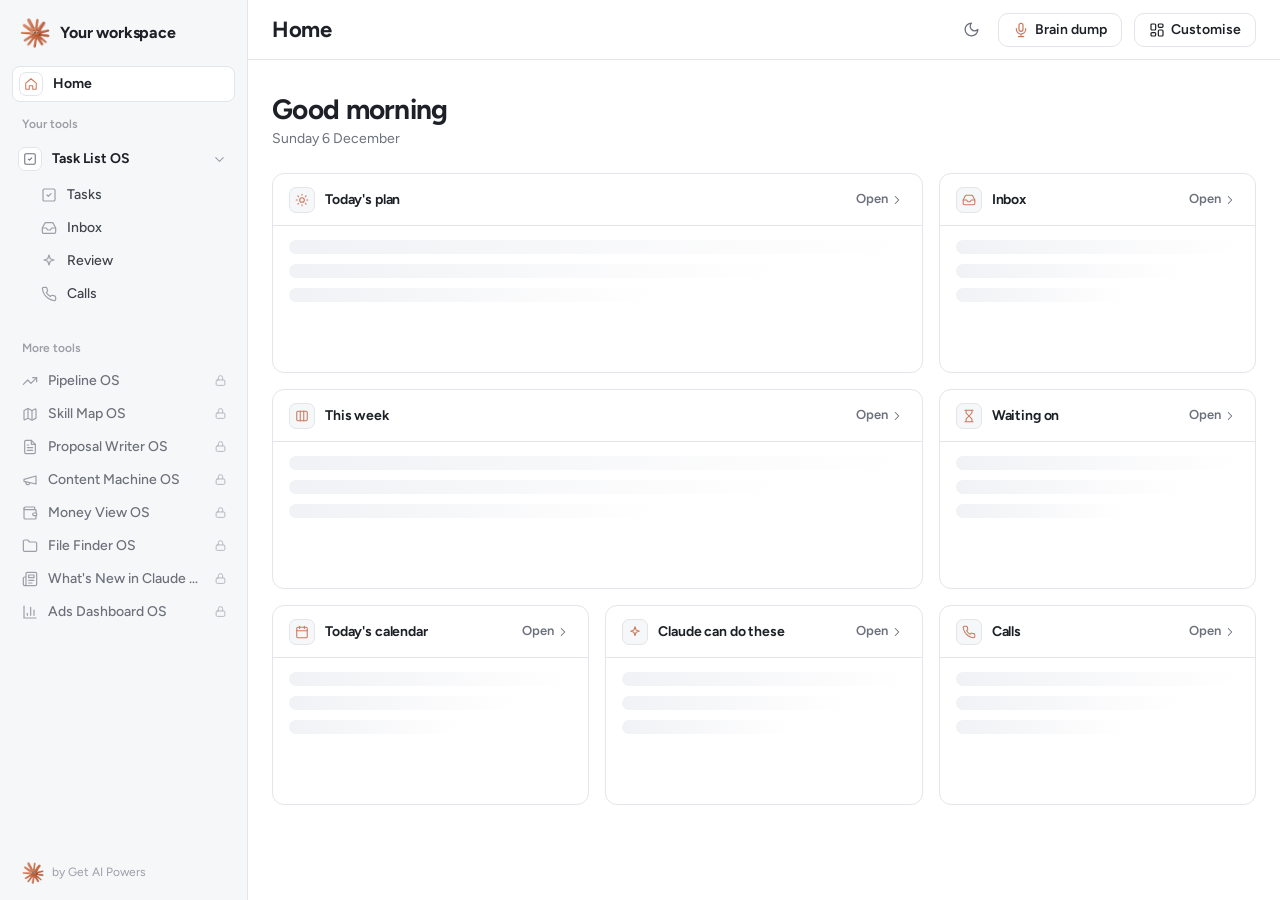
==== commit 16663f42: "Shared version 5: Brain dump is shared by every tool and Home One recorder (apps/shared/js/braindump" ====
--- a/apps/home/index.html
+++ b/apps/home/index.html
@@ -5,7 +5,7 @@
   <meta name="viewport" content="width=device-width, initial-scale=1">
   <title>Home</title>
   <meta name="description" content="Your day at a glance, from every tool in this folder.">
-  <link rel="icon" type="image/svg+xml" href="../shared/images/GAIP-emblem-black-teal-pop-RGB.svg">
+  <link rel="icon" type="image/png" href="../shared/images/claude-icon.png">
   <!-- Shared look (theme.css holds every colour and font) -->
   <link rel="stylesheet" href="../shared/theme.css">
   <link rel="stylesheet" href="../shared/base.css">
@@ -45,7 +45,9 @@
       <header class="topbar">
         <button type="button" class="icon-btn topbar__menu" data-home-action="open-sidebar" aria-label="Open menu"><span data-icon="menu"></span></button>
         <div class="topbar__title"><h1>Home</h1></div>
+        <span class="claude-status" id="claudeStatus" hidden></span>
         <button type="button" class="icon-btn" data-theme-toggle aria-label="Switch to dark mode" title="Light or dark"><span data-icon="moon"></span></button>
+        <button type="button" class="btn topbar__voice" data-brain-dump title="Brain dump: talk, and Claude sorts it out (V)"><span data-icon="mic"></span><span class="topbar__voice-label">Brain dump</span></button>
         <button type="button" class="btn" data-home-action="customise" id="customiseBtn"><span data-icon="layout"></span>Customise</button>
       </header>
       <div id="banner"></div>
@@ -74,6 +76,7 @@
   <script src="../shared/js/ui.js"></script>
   <script src="../shared/js/store.js"></script>
   <script src="../shared/js/sidebar.js"></script>
+  <script src="../shared/js/braindump.js"></script>
   <script src="home.js"></script>
 </body>
 </html>
--- a/apps/shared/base.css
+++ b/apps/shared/base.css
@@ -271,3 +271,42 @@
 @media (prefers-reduced-motion: reduce) {
   *, *::before, *::after { animation-duration: 1ms !important; animation-iteration-count: 1 !important; animation-delay: 0ms !important; transition-duration: 1ms !important; scroll-behavior: auto !important; }
 }
+
+/* ============ Brain dump (shared, js/braindump.js): the top bar button, the recorder, What's it about ============ */
+.topbar__voice svg { color: var(--color-accent); }
+.claude-status { display: inline-flex; align-items: center; gap: 6px; height: 26px; padding: 0 10px; border-radius: var(--radius-pill); background: var(--color-accent-soft); color: var(--color-accent-text); font-size: var(--text-xs); font-weight: 600; white-space: nowrap; animation: fade-in var(--dur-base) var(--ease-out); }
+.claude-status__spin { width: 13px; height: 13px; animation: spin 900ms linear infinite; }
+@keyframes spin { to { transform: rotate(360deg); } }
+@media (max-width: 760px) { .topbar__voice-label, .claude-status__text { display: none; } .topbar__voice { padding: 0 8px; } }
+
+.modal--voice { width: min(560px, calc(100vw - 24px)); }
+.voice { position: relative; display: grid; justify-items: center; gap: var(--space-4); padding: var(--space-7) var(--space-6) var(--space-5); text-align: center; }
+.voice__close { position: absolute; top: var(--space-3); right: var(--space-3); }
+.voice__mic { position: relative; display: grid; place-items: center; width: 88px; height: 88px; border-radius: 50%; background: var(--color-accent); color: var(--color-on-accent); }
+.voice__mic svg { width: 36px; height: 36px; }
+.voice__mic.is-live::before, .voice__mic.is-live::after { content: ""; position: absolute; inset: 0; border-radius: 50%; border: 2px solid var(--color-accent); animation: ripple 2s var(--ease-out) infinite; }
+.voice__mic.is-live::after { animation-delay: 1s; }
+@keyframes ripple { from { transform: scale(1); opacity: 0.6; } to { transform: scale(1.7); opacity: 0; } }
+.voice__status { font-weight: 600; color: var(--color-ink-soft); }
+.voice__status.is-error { color: var(--color-danger); font-weight: 500; max-width: 40ch; }
+.voice__time { color: var(--color-muted); font-weight: 500; margin-left: 4px; }
+.voice__text { width: 100%; min-height: 120px; max-height: 260px; overflow: auto; padding: var(--space-4); border-radius: var(--radius-md); background: var(--color-sidebar); border: 1px solid var(--color-line); text-align: left; font-size: var(--text-md); line-height: 1.6; }
+.voice__interim { color: var(--color-faint); }
+.voice__hint { color: var(--color-muted); font-size: var(--text-sm); }
+.voice__actions { display: flex; gap: var(--space-2); }
+.voice__small { font-size: var(--text-xs); color: var(--color-muted); max-width: 46ch; }
+
+.about { width: 100%; display: grid; gap: 8px; text-align: left; }
+.about__label { font-size: var(--text-xs); font-weight: 650; color: var(--color-muted); }
+.about__chips { display: flex; flex-wrap: wrap; gap: 6px; align-items: center; }
+.about-chip { font: inherit; font-size: var(--text-sm); padding: 5px 12px; border-radius: var(--radius-pill); border: 1px solid var(--color-line-strong); background: var(--color-surface); color: var(--color-ink); cursor: pointer; }
+.about-chip:hover { border-color: var(--color-accent-line); }
+.about-chip[aria-pressed="true"] { background: var(--color-accent-soft); border-color: var(--color-accent); color: var(--color-accent-text); font-weight: 600; }
+.about-chip:focus-visible { outline: none; box-shadow: var(--focus-ring); }
+.about__pick { max-width: 210px; border-radius: var(--radius-pill); }
+.about__picked { display: flex; flex-wrap: wrap; gap: 6px; }
+.about__picked:empty { display: none; }
+.about-tag { display: inline-flex; align-items: center; gap: 4px; padding: 3px 4px 3px 10px; border-radius: var(--radius-pill); background: var(--color-accent-soft); color: var(--color-accent-text); font-size: var(--text-xs); font-weight: 600; }
+.about-tag__x { display: grid; place-items: center; width: 18px; height: 18px; border: 0; border-radius: 50%; background: transparent; color: inherit; cursor: pointer; }
+.about-tag__x svg { width: 11px; height: 11px; }
+.voice__type { width: 100%; }
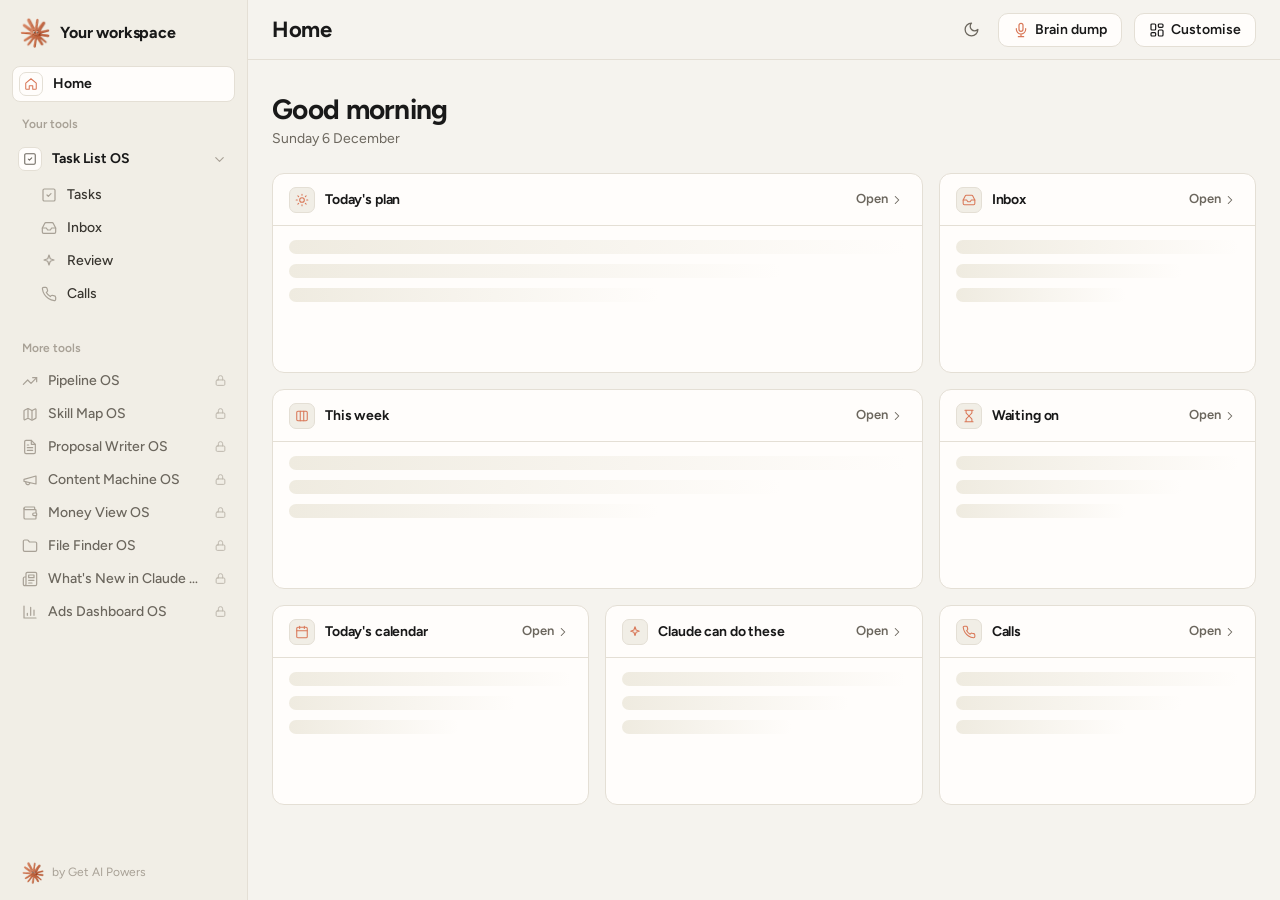
==== commit 5dea287f: "Fit every screen, from a 320 pixel phone to a 3440 pixel ultrawide - Top bar: the page name is never" ====
--- a/apps/home/index.html
+++ b/apps/home/index.html
@@ -48,7 +48,7 @@
         <span class="claude-status" id="claudeStatus" hidden></span>
         <button type="button" class="icon-btn" data-theme-toggle aria-label="Switch to dark mode" title="Light or dark"><span data-icon="moon"></span></button>
         <button type="button" class="btn topbar__voice" data-brain-dump title="Brain dump: talk, and Claude sorts it out (V)"><span data-icon="mic"></span><span class="topbar__voice-label">Brain dump</span></button>
-        <button type="button" class="btn" data-home-action="customise" id="customiseBtn"><span data-icon="layout"></span>Customise</button>
+        <button type="button" class="btn" data-home-action="customise" id="customiseBtn" aria-label="Customise Home"><span data-icon="layout"></span><span class="topbar__customise-label">Customise</span></button>
       </header>
       <div id="banner"></div>
       <main id="home" class="view" tabindex="-1">
--- a/apps/shared/theme.css
+++ b/apps/shared/theme.css
@@ -20,32 +20,32 @@
   color-scheme: light;
 
   /* ---------- Colours: surfaces ---------- */
-  --color-bg:           #FFFFFF;  /* main working area */
-  --color-sidebar:      #F6F7F9;  /* sidebar and quiet panels */
-  --color-surface:      #FFFFFF;  /* cards, drawers, pop-ups */
-  --color-sunk:         #F1F2F5;  /* hover, inset areas, skeletons */
-  --color-sunk-strong:  #E8EAEE;  /* selected rows, pressed states */
-  --color-line:         #E3E5EA;  /* hairline borders and dividers */
-  --color-line-strong:  #C9CDD5;  /* input borders, borders on hover */
+  --color-bg:           #F5F3EE;  /* main working area */
+  --color-sidebar:      #F1EEE6;  /* sidebar and quiet panels */
+  --color-surface:      #FFFDFB;  /* cards, drawers, pop-ups */
+  --color-sunk:         #EFEBE0;  /* hover, inset areas, skeletons */
+  --color-sunk-strong:  #E6E1D6;  /* selected rows, pressed states */
+  --color-line:         #E4DFD5;  /* hairline borders and dividers */
+  --color-line-strong:  #C4BEB4;  /* input borders, borders on hover */
 
   /* ---------- Colours: text ---------- */
-  --color-ink:          #1D2026;  /* main text (never pure black) */
-  --color-ink-soft:     #3E434C;  /* secondary text */
-  --color-muted:        #6B707A;  /* helper text, labels, timestamps */
-  --color-faint:        #9A9FA8;  /* placeholders, disabled */
+  --color-ink:          #191919;  /* main text (never pure black) */
+  --color-ink-soft:     #38352F;  /* secondary text */
+  --color-muted:        #6B665D;  /* helper text, labels, timestamps */
+  --color-faint:        #A8A196;  /* placeholders, disabled */
 
   /* ---------- Colours: main buttons (near-black in light, near-white in dark) ---------- */
-  --color-primary:       #1D2026;
-  --color-primary-hover: #343842;
-  --color-on-primary:    #FFFFFF;
+  --color-primary:       #191919;
+  --color-primary-hover: #38352F;
+  --color-on-primary:    #FFFDFB;
 
-  /* ---------- Colours: accent (Claude terracotta, used sparingly) ---------- */
-  --color-accent:       #CC785C;  /* icons, the selected page, the logo, small highlights */
-  --color-accent-hover: #B8643F;
-  --color-accent-text:  #A4532F;  /* accent used for small text (passes contrast on white) */
-  --color-accent-soft:  #FBEEE8;  /* count badges, "New" tags, highlights */
-  --color-accent-line:  #F0CFC1;
-  --color-on-accent:    #FFFFFF;
+  /* ---------- Colours: accent (clay from the Get AI Powers brand, used sparingly) ---------- */
+  --color-accent:       #D97757;  /* icons, the selected page, the logo, small highlights */
+  --color-accent-hover: #C4643F;
+  --color-accent-text:  #9C5238;  /* accent used for small text (passes contrast on white) */
+  --color-accent-soft:  #F8E9E2;  /* count badges, "New" tags, highlights */
+  --color-accent-line:  #EFC8B8;
+  --color-on-accent:    #191919;
 
   /* ---------- Colours: meaning ---------- */
   --color-success:      #1F7A45;
@@ -56,12 +56,12 @@
   --color-danger-soft:  #FFE6E2;
   --color-info:         #1E5A9F;
   --color-info-soft:    #E1EEFC;
-  --color-dark:         #1D2026;  /* toasts and tooltips */
-  --color-on-dark:      #F6F7F9;
-  --color-scrim:        rgba(20, 24, 33, 0.32);  /* the dim layer behind pop-ups */
+  --color-dark:         #191919;  /* toasts and tooltips */
+  --color-on-dark:      #F5F3EE;
+  --color-scrim:        rgba(25, 25, 25, 0.32);  /* the dim layer behind pop-ups */
 
   /* Category colours (Do today, Quick wins, Delegate, Waiting on, Can wait) */
-  --cat-today:    #CC785C;
+  --cat-today:    #D97757;
   --cat-quick:    #C08A1E;
   --cat-delegate: #3F8A55;
   --cat-waiting:  #4A73B5;
@@ -71,8 +71,8 @@
   --event-bg:     #E9F0FB;
   --event-line:   #4A73B5;
   --event-text:   #1F3F6E;
-  --block-bg:     #FBEEE8;   /* a task dragged into the calendar */
-  --block-line:   #CC785C;
+  --block-bg:     #F8E9E2;   /* a task dragged into the calendar */
+  --block-line:   #D97757;
 
   /* ---------- Type ---------- */
   --font-ui: "Figtree", -apple-system, BlinkMacSystemFont, "Segoe UI", "Helvetica Neue", Helvetica, Arial, sans-serif;
@@ -128,32 +128,32 @@
 /* ---------- Dark colours: used when the switch says dark, or the computer prefers dark ---------- */
 :root[data-theme="dark"] {
   color-scheme: dark;
-  --color-bg: #14161A; --color-sidebar: #17191D; --color-surface: #1B1D22; --color-sunk: #202328; --color-sunk-strong: #262930;
-  --color-line: #2D3138; --color-line-strong: #3E434C;
-  --color-ink: #ECEDF0; --color-ink-soft: #C9CCD3; --color-muted: #A0A5AE; --color-faint: #737983;
-  --color-primary: #ECEDF0; --color-primary-hover: #FFFFFF; --color-on-primary: #14161A;
-  --color-accent: #DE8E72; --color-accent-hover: #E9A287; --color-accent-text: #EBA48A; --color-accent-soft: #3A241B; --color-accent-line: #5C3626; --color-on-accent: #14161A;
+  --color-bg: #191919; --color-sidebar: #1E1D1B; --color-surface: #2A2825; --color-sunk: #24231F; --color-sunk-strong: #302E2A;
+  --color-line: #38352F; --color-line-strong: #4A4640;
+  --color-ink: #F5F3EE; --color-ink-soft: #D8D3C9; --color-muted: #A8A196; --color-faint: #77726A;
+  --color-primary: #F5F3EE; --color-primary-hover: #FFFDFB; --color-on-primary: #191919;
+  --color-accent: #E08A6A; --color-accent-hover: #E9A98F; --color-accent-text: #E9A98F; --color-accent-soft: #3A251C; --color-accent-line: #5C3626; --color-on-accent: #191919;
   --color-success: #6FD39A; --color-success-soft: #173A26; --color-warning: #F4C872; --color-warning-soft: #3C2E12;
   --color-danger: #FFB3A8; --color-danger-soft: #46201C; --color-info: #9FC7F3; --color-info-soft: #19304A;
-  --color-dark: #2C3038; --color-on-dark: #ECEDF0; --color-scrim: rgba(0, 0, 0, 0.55);
-  --cat-today: #DE8E72; --cat-quick: #F4C872; --cat-delegate: #6FD39A; --cat-waiting: #9FC7F3; --cat-later: #A0A5AE;
-  --event-bg: #19304A; --event-line: #6F9BD9; --event-text: #CFE2FA; --block-bg: #3A241B; --block-line: #DE8E72;
+  --color-dark: #2A2825; --color-on-dark: #F5F3EE; --color-scrim: rgba(0, 0, 0, 0.55);
+  --cat-today: #E08A6A; --cat-quick: #F4C872; --cat-delegate: #6FD39A; --cat-waiting: #9FC7F3; --cat-later: #A0A5AE;
+  --event-bg: #19304A; --event-line: #6F9BD9; --event-text: #CFE2FA; --block-bg: #3A251C; --block-line: #E08A6A;
   --shadow-sm: 0 1px 2px rgba(0, 0, 0, 0.4); --shadow-md: 0 2px 6px rgba(0, 0, 0, 0.3), 0 8px 24px rgba(0, 0, 0, 0.35); --shadow-lg: 0 12px 40px rgba(0, 0, 0, 0.5);
   --focus-ring: 0 0 0 3px rgba(222, 142, 114, 0.4);
 }
 @media (prefers-color-scheme: dark) {
   :root:not([data-theme="light"]) {
     color-scheme: dark;
-    --color-bg: #14161A; --color-sidebar: #17191D; --color-surface: #1B1D22; --color-sunk: #202328; --color-sunk-strong: #262930;
-    --color-line: #2D3138; --color-line-strong: #3E434C;
-    --color-ink: #ECEDF0; --color-ink-soft: #C9CCD3; --color-muted: #A0A5AE; --color-faint: #737983;
-    --color-primary: #ECEDF0; --color-primary-hover: #FFFFFF; --color-on-primary: #14161A;
-    --color-accent: #DE8E72; --color-accent-hover: #E9A287; --color-accent-text: #EBA48A; --color-accent-soft: #3A241B; --color-accent-line: #5C3626; --color-on-accent: #14161A;
+    --color-bg: #191919; --color-sidebar: #1E1D1B; --color-surface: #2A2825; --color-sunk: #24231F; --color-sunk-strong: #302E2A;
+    --color-line: #38352F; --color-line-strong: #4A4640;
+    --color-ink: #F5F3EE; --color-ink-soft: #D8D3C9; --color-muted: #A8A196; --color-faint: #77726A;
+    --color-primary: #F5F3EE; --color-primary-hover: #FFFDFB; --color-on-primary: #191919;
+    --color-accent: #E08A6A; --color-accent-hover: #E9A98F; --color-accent-text: #E9A98F; --color-accent-soft: #3A251C; --color-accent-line: #5C3626; --color-on-accent: #191919;
     --color-success: #6FD39A; --color-success-soft: #173A26; --color-warning: #F4C872; --color-warning-soft: #3C2E12;
     --color-danger: #FFB3A8; --color-danger-soft: #46201C; --color-info: #9FC7F3; --color-info-soft: #19304A;
-    --color-dark: #2C3038; --color-on-dark: #ECEDF0; --color-scrim: rgba(0, 0, 0, 0.55);
-    --cat-today: #DE8E72; --cat-quick: #F4C872; --cat-delegate: #6FD39A; --cat-waiting: #9FC7F3; --cat-later: #A0A5AE;
-    --event-bg: #19304A; --event-line: #6F9BD9; --event-text: #CFE2FA; --block-bg: #3A241B; --block-line: #DE8E72;
+    --color-dark: #2A2825; --color-on-dark: #F5F3EE; --color-scrim: rgba(0, 0, 0, 0.55);
+    --cat-today: #E08A6A; --cat-quick: #F4C872; --cat-delegate: #6FD39A; --cat-waiting: #9FC7F3; --cat-later: #A0A5AE;
+    --event-bg: #19304A; --event-line: #6F9BD9; --event-text: #CFE2FA; --block-bg: #3A251C; --block-line: #E08A6A;
     --shadow-sm: 0 1px 2px rgba(0, 0, 0, 0.4); --shadow-md: 0 2px 6px rgba(0, 0, 0, 0.3), 0 8px 24px rgba(0, 0, 0, 0.35); --shadow-lg: 0 12px 40px rgba(0, 0, 0, 0.5);
     --focus-ring: 0 0 0 3px rgba(222, 142, 114, 0.4);
   }
--- a/apps/home/home.css
+++ b/apps/home/home.css
@@ -3,8 +3,8 @@
 */
 
 /* ---------- The page frame (same as every tool's) ---------- */
-.shell { display: grid; grid-template-columns: var(--sidebar-width) minmax(0, 1fr); height: 100vh; overflow: hidden; }
-.main { display: flex; flex-direction: column; min-width: 0; height: 100vh; }
+.shell { display: grid; grid-template-columns: var(--sidebar-width) minmax(0, 1fr); height: 100vh; height: 100dvh; overflow: hidden; }
+.main { display: flex; flex-direction: column; min-width: 0; height: 100vh; height: 100dvh; }
 .view { flex: 1; overflow: auto; outline: none; background: var(--color-bg); }
 .topbar { display: flex; align-items: center; gap: var(--space-3); height: var(--topbar-height); flex: none; padding: 0 var(--space-6); border-bottom: 1px solid var(--color-line); background: var(--color-bg); }
 .topbar__menu { display: none; }
@@ -12,7 +12,7 @@
 .topbar__title h1 { font-size: var(--text-xl); font-weight: 700; letter-spacing: -0.02em; }
 
 /* ---------- Home ---------- */
-.home { max-width: 1240px; margin: 0 auto; padding: var(--space-7) var(--space-6) var(--space-8); display: grid; gap: var(--space-6); }
+.home { max-width: 1240px; margin: 0 auto; padding: var(--space-7) var(--space-6) var(--space-8); display: grid; grid-template-columns: minmax(0, 1fr); gap: var(--space-6); }
 .home__greeting { font-size: var(--text-2xl); font-weight: 700; letter-spacing: -0.025em; }
 .home__date { margin-top: 2px; color: var(--color-muted); }
 
@@ -41,7 +41,7 @@
 .hbox__open { display: inline-flex; align-items: center; gap: 2px; padding: 4px 6px 4px 8px; border-radius: var(--radius-sm); font-size: var(--text-sm); font-weight: 600; color: var(--color-muted); text-decoration: none; }
 .hbox__open svg { width: 14px; height: 14px; }
 .hbox__open:hover { background: var(--color-sunk); color: var(--color-ink); }
-.hbox__body { padding: 14px 16px 16px; min-width: 0; display: grid; gap: 10px; align-content: start; }
+.hbox__body { padding: 14px 16px 16px; min-width: 0; display: grid; grid-template-columns: minmax(0, 1fr); gap: 10px; align-content: start; }
 .hbox__sub { font-size: var(--text-xs); font-weight: 600; color: var(--color-faint); margin-top: 2px; }
 .hbox__empty { color: var(--color-muted); font-size: var(--text-sm); line-height: 1.55; max-width: 46ch; }
 .hbox__more { color: var(--color-muted); font-size: var(--text-sm); }
@@ -51,7 +51,7 @@
 .hbox__loading .skeleton:nth-child(3) { width: 60%; }
 
 /* Rows inside boxes */
-.hlist { list-style: none; margin: 0; padding: 0; display: grid; }
+.hlist { list-style: none; margin: 0; padding: 0; display: grid; grid-template-columns: minmax(0, 1fr); }
 .hrow { display: flex; align-items: center; gap: 12px; min-height: 44px; padding: 6px 0; border-top: 1px solid var(--color-line); }
 .hrow:first-child { border-top: 0; }
 .hrow__main { flex: 1; min-width: 0; display: grid; gap: 1px; }
@@ -70,7 +70,7 @@
 .hstat__label { color: var(--color-muted); }
 
 /* Today's calendar */
-.hcal { list-style: none; margin: 0; padding: 0; display: grid; gap: 6px; }
+.hcal { list-style: none; margin: 0; padding: 0; display: grid; grid-template-columns: minmax(0, 1fr); gap: 6px; }
 .hcal__item { display: grid; grid-template-columns: 64px minmax(0, 1fr); gap: 10px; align-items: start; padding: 8px 10px; border-radius: var(--radius-sm); background: var(--event-bg); border-left: 3px solid var(--event-line); }
 .hcal__item--task { background: var(--block-bg); border-left-color: var(--block-line); }
 .hcal__time { font-size: var(--text-sm); font-weight: 600; color: var(--color-ink-soft); font-variant-numeric: tabular-nums; }
@@ -112,6 +112,7 @@
 .hidden-box__add svg { width: 12px; height: 12px; }
 
 /* ---------- Smaller screens ---------- */
+@media (min-width: 1800px) { .home { max-width: 1520px; } }
 @media (max-width: 1100px) { .home__grid { grid-template-columns: repeat(2, minmax(0, 1fr)); } }
 @media (max-width: 860px) {
   .shell { grid-template-columns: 1fr; }
@@ -120,8 +121,17 @@
 }
 @media (max-width: 700px) {
   .home { padding: var(--space-5) var(--space-3) var(--space-8); gap: var(--space-4); }
-  .home__grid { grid-template-columns: 1fr; }
+  .home__grid { grid-template-columns: minmax(0, 1fr); }
   .hbox--wide { grid-column: auto; }
-  .hweek { grid-template-columns: repeat(7, 64px); overflow-x: auto; padding-bottom: 4px; }
+  .hweek { grid-template-columns: repeat(4, minmax(0, 1fr)); }
   .hrow { flex-wrap: wrap; }
 }
+@media (max-width: 420px) { .topbar__customise-label { display: none; } }
+/* Phones: Claude's suggestions show their whole name, with Approve and Skip underneath */
+@media (max-width: 560px) {
+  .hrow--plan .hrow__main { flex-basis: 100%; }
+  .hrow--plan .hrow__title { white-space: normal; }
+}
+.hbox__setup { padding: 12px 14px; border-radius: var(--radius-md); background: var(--color-accent-soft); border: 1px solid var(--color-accent-line); font-size: var(--text-sm); line-height: 1.55; }
+.hbox__setup p { margin: 0; }
+.hbox__setup code { font-family: var(--font-mono); font-size: var(--text-xs); background: var(--color-surface); padding: 1px 6px; border-radius: 6px; }
